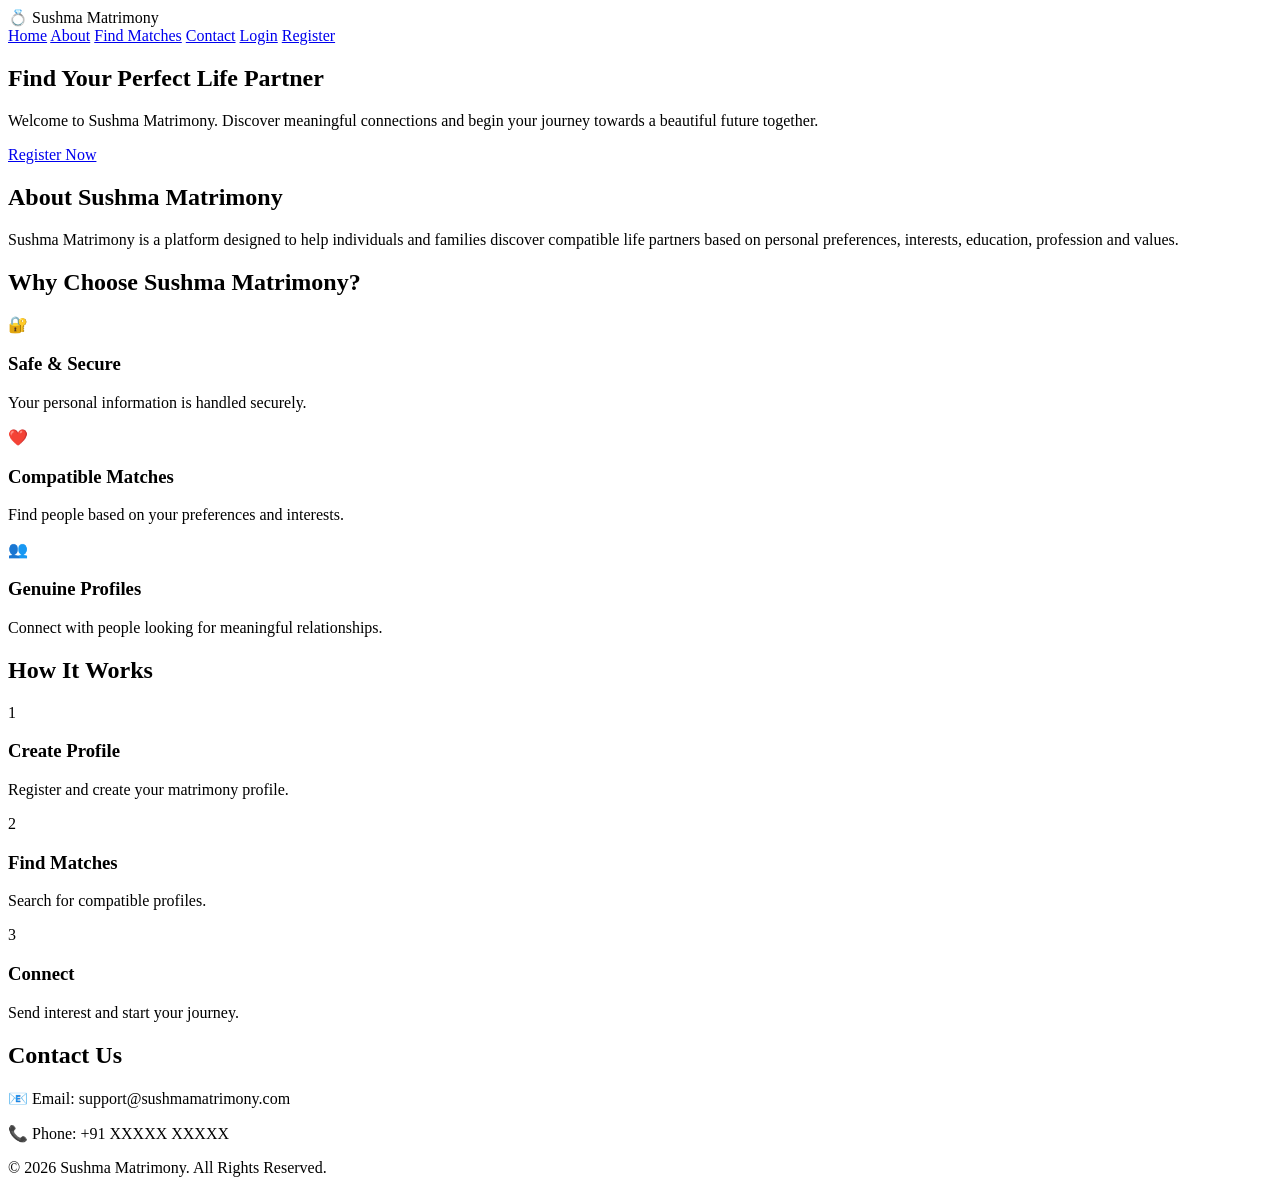
==== index.html @ 6a232357 "Create index.html" ====
<!DOCTYPE html>
<html lang="en">
<head>
    <meta charset="UTF-8">
    <meta name="viewport" content="width=device-width, initial-scale=1.0">

    <title>Sushma Matrimony</title>

    <link rel="stylesheet" href="css/style.css">
</head>

<body>

<header>
    <nav class="navbar">

        <div class="logo">
            💍 Sushma Matrimony
        </div>

        <div class="nav-links">
            <a href="index.html">Home</a>
            <a href="#about">About</a>
            <a href="search.html">Find Matches</a>
            <a href="#contact">Contact</a>
            <a href="login.html" class="login-btn">Login</a>
            <a href="register.html" class="register-btn">Register</a>
        </div>

    </nav>
</header>


<section class="hero">

    <div class="hero-content">

        <h1>Find Your Perfect Life Partner</h1>

        <p>
            Welcome to Sushma Matrimony.
            Discover meaningful connections and begin
            your journey towards a beautiful future together.
        </p>

        <a href="register.html" class="main-btn">
            Register Now
        </a>

    </div>

</section>


<section id="about" class="about">

    <h2>About Sushma Matrimony</h2>

    <p>
        Sushma Matrimony is a platform designed to help
        individuals and families discover compatible life
        partners based on personal preferences, interests,
        education, profession and values.
    </p>

</section>


<section class="features">

    <h2>Why Choose Sushma Matrimony?</h2>

    <div class="feature-container">

        <div class="feature-card">
            <div class="feature-icon">🔐</div>
            <h3>Safe & Secure</h3>
            <p>
                Your personal information is handled
                securely.
            </p>
        </div>

        <div class="feature-card">
            <div class="feature-icon">❤️</div>
            <h3>Compatible Matches</h3>
            <p>
                Find people based on your preferences
                and interests.
            </p>
        </div>

        <div class="feature-card">
            <div class="feature-icon">👥</div>
            <h3>Genuine Profiles</h3>
            <p>
                Connect with people looking for
                meaningful relationships.
            </p>
        </div>

    </div>

</section>


<section class="steps">

    <h2>How It Works</h2>

    <div class="steps-container">

        <div class="step">
            <span>1</span>
            <h3>Create Profile</h3>
            <p>Register and create your matrimony profile.</p>
        </div>

        <div class="step">
            <span>2</span>
            <h3>Find Matches</h3>
            <p>Search for compatible profiles.</p>
        </div>

        <div class="step">
            <span>3</span>
            <h3>Connect</h3>
            <p>Send interest and start your journey.</p>
        </div>

    </div>

</section>


<section id="contact" class="contact">

    <h2>Contact Us</h2>

    <p>📧 Email: support@sushmamatrimony.com</p>

    <p>📞 Phone: +91 XXXXX XXXXX</p>

</section>


<footer>

    <p>
        © 2026 Sushma Matrimony. All Rights Reserved.
    </p>

</footer>

</body>
</html>
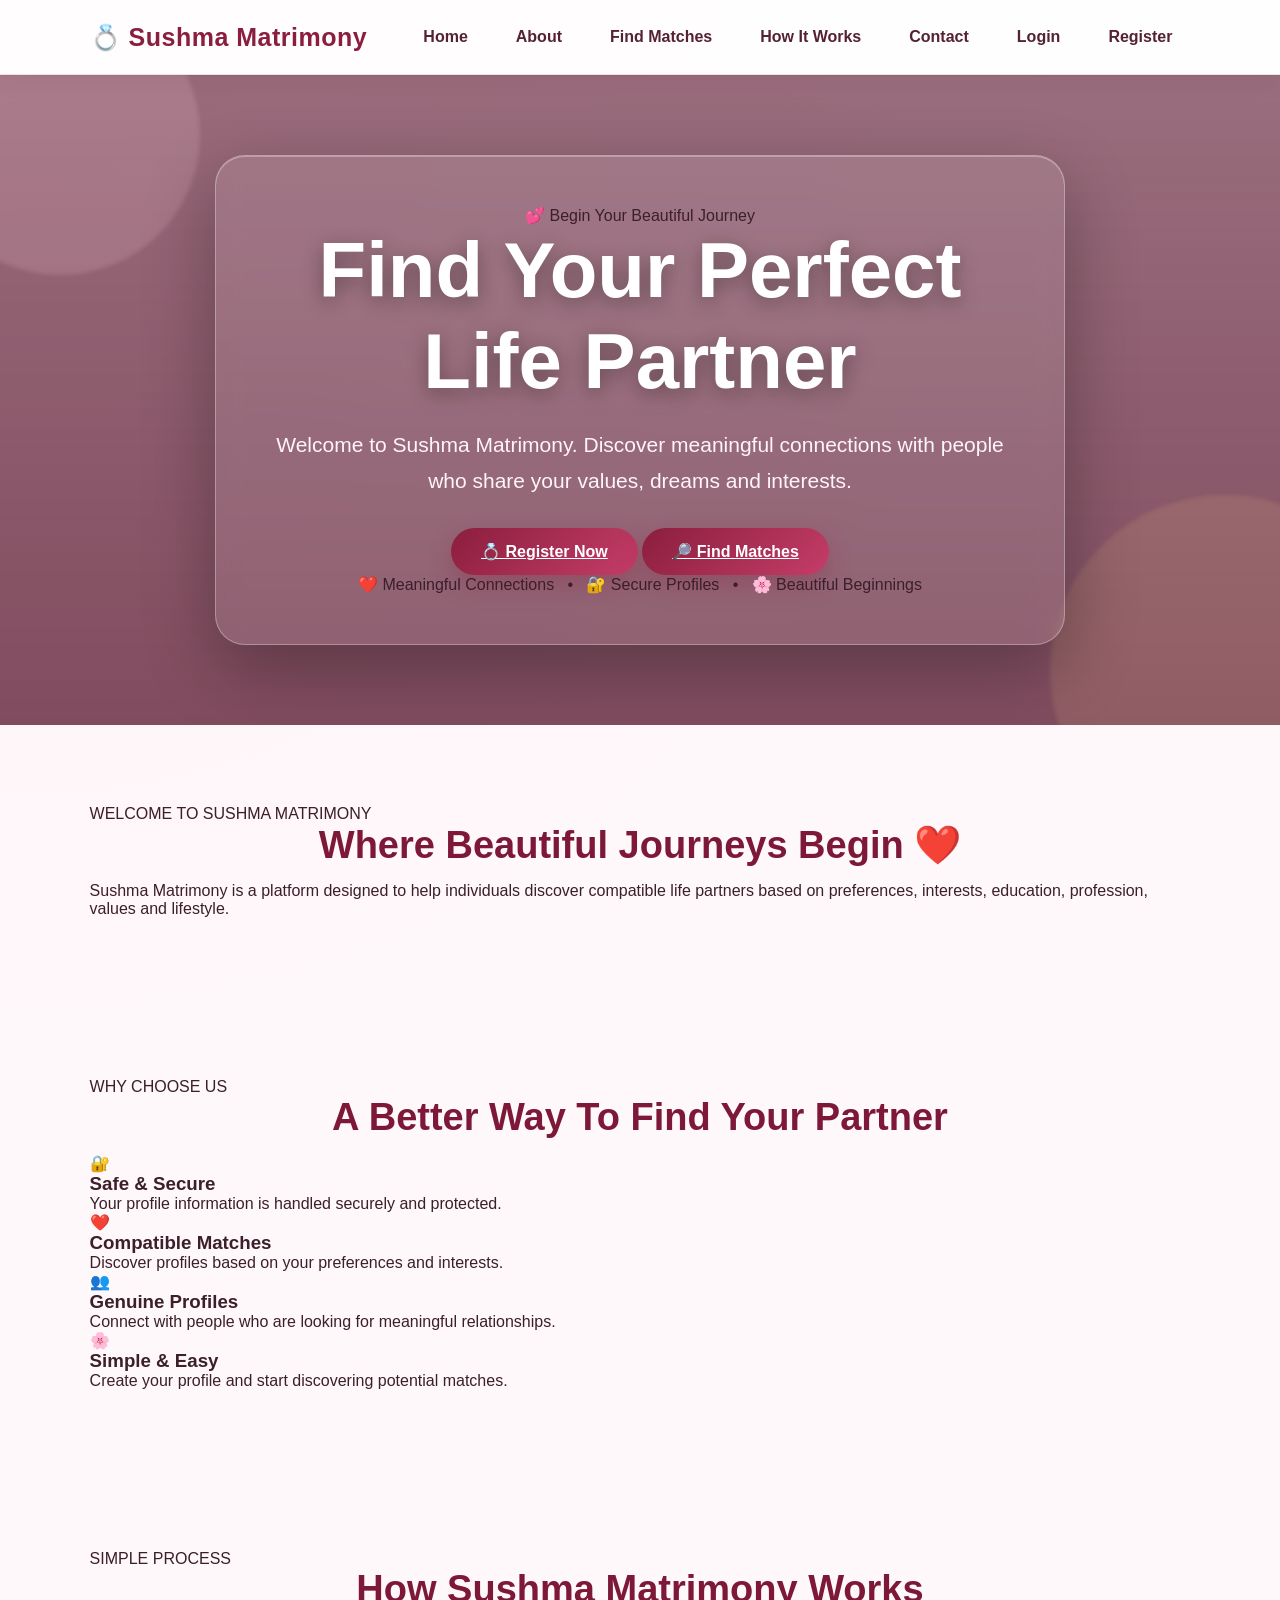
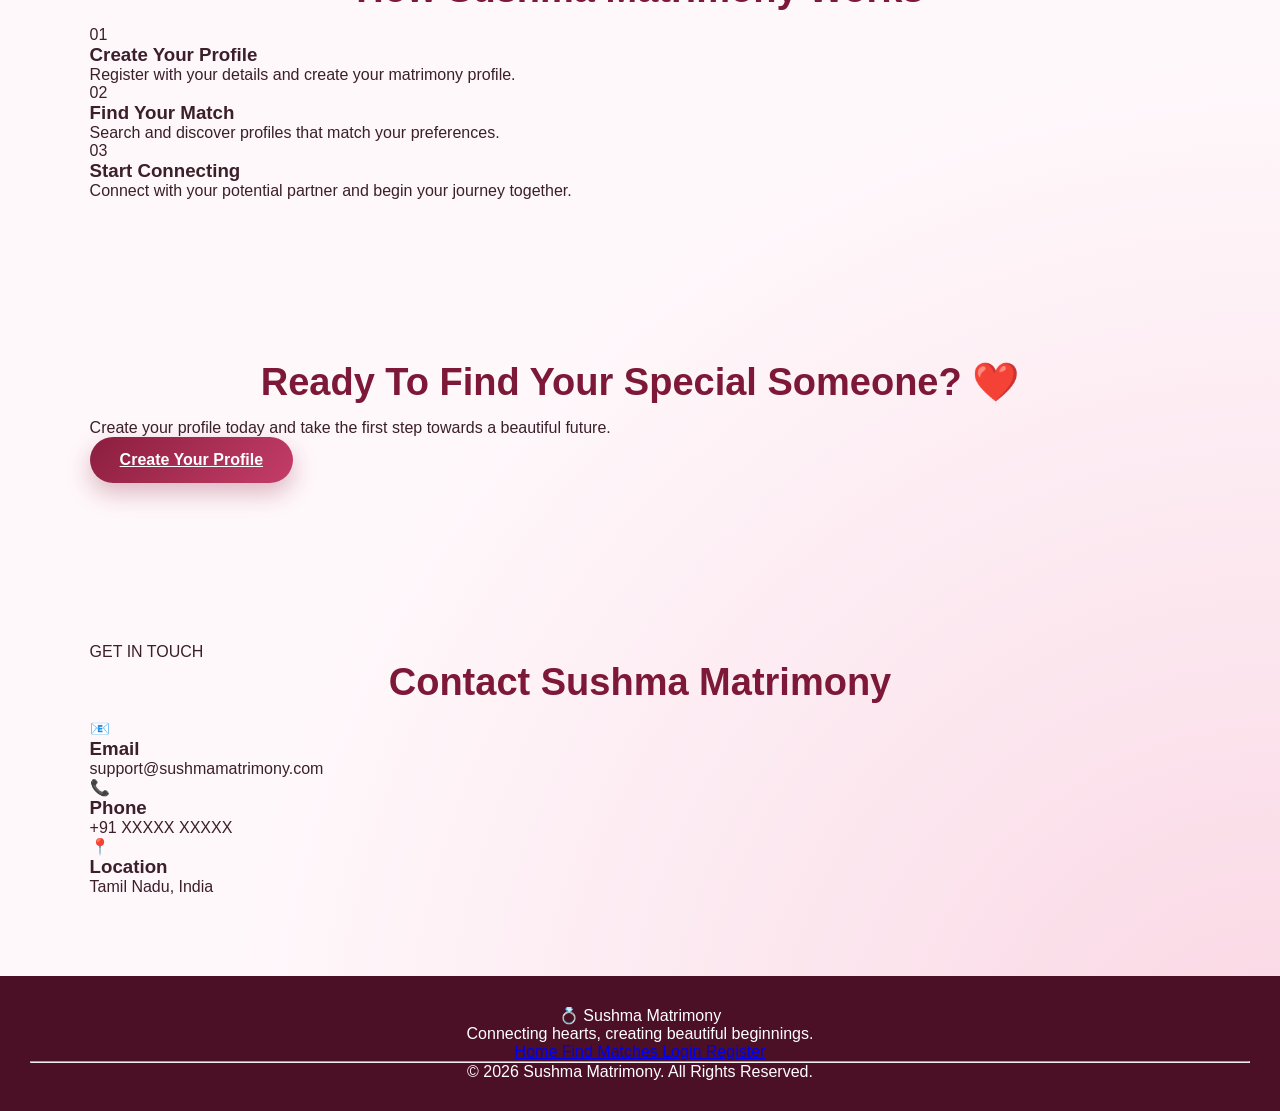
==== commit 0b82e1d2: "Update index.html" ====
--- a/index.html
+++ b/index.html
@@ -1,156 +1,615 @@
 <!DOCTYPE html>
 <html lang="en">
+
 <head>
+
     <meta charset="UTF-8">
-    <meta name="viewport" content="width=device-width, initial-scale=1.0">
-
-    <title>Sushma Matrimony</title>
-
-    <link rel="stylesheet" href="css/style.css">
+
+    <meta name="viewport"
+          content="width=device-width, initial-scale=1.0">
+
+    <title>Sushma Matrimony | Find Your Perfect Life Partner</title>
+
+    <!-- CSS FILE -->
+    <link rel="stylesheet" href="style.css">
+
 </head>
 
+
 <body>
 
+
+<!-- =====================================================
+     NAVIGATION BAR
+===================================================== -->
+
 <header>
+
     <nav class="navbar">
 
         <div class="logo">
             💍 Sushma Matrimony
         </div>
 
+
         <div class="nav-links">
-            <a href="index.html">Home</a>
-            <a href="#about">About</a>
-            <a href="search.html">Find Matches</a>
-            <a href="#contact">Contact</a>
-            <a href="login.html" class="login-btn">Login</a>
-            <a href="register.html" class="register-btn">Register</a>
+
+            <a href="index.html">
+                Home
+            </a>
+
+            <a href="#about">
+                About
+            </a>
+
+            <a href="search.html">
+                Find Matches
+            </a>
+
+            <a href="#how-it-works">
+                How It Works
+            </a>
+
+            <a href="#contact">
+                Contact
+            </a>
+
+            <a href="login.html">
+                Login
+            </a>
+
+            <a href="register.html" class="nav-register">
+                Register
+            </a>
+
         </div>
 
     </nav>
+
 </header>
 
 
+
+<!-- =====================================================
+     HERO SECTION
+===================================================== -->
+
 <section class="hero">
 
     <div class="hero-content">
 
-        <h1>Find Your Perfect Life Partner</h1>
+
+        <div class="hero-badge">
+
+            💕 Begin Your Beautiful Journey
+
+        </div>
+
+
+        <h1>
+
+            Find Your
+
+            <span>
+                Perfect Life Partner
+            </span>
+
+        </h1>
+
 
         <p>
+
             Welcome to Sushma Matrimony.
-            Discover meaningful connections and begin
-            your journey towards a beautiful future together.
+
+            Discover meaningful connections with people
+            who share your values, dreams and interests.
+
         </p>
 
-        <a href="register.html" class="main-btn">
-            Register Now
+
+        <div class="hero-buttons">
+
+            <a href="register.html"
+               class="btn">
+
+                💍 Register Now
+
+            </a>
+
+
+            <a href="search.html"
+               class="btn secondary-btn">
+
+                🔎 Find Matches
+
+            </a>
+
+        </div>
+
+
+        <div class="hero-trust">
+
+            ❤️ Meaningful Connections
+            &nbsp; • &nbsp;
+
+            🔐 Secure Profiles
+            &nbsp; • &nbsp;
+
+            🌸 Beautiful Beginnings
+
+        </div>
+
+
+    </div>
+
+</section>
+
+
+
+<!-- =====================================================
+     ABOUT SECTION
+===================================================== -->
+
+<section class="about" id="about">
+
+
+    <div class="section-heading">
+
+        <span class="small-title">
+            WELCOME TO SUSHMA MATRIMONY
+        </span>
+
+
+        <h2>
+            Where Beautiful Journeys Begin ❤️
+        </h2>
+
+
+        <p>
+
+            Sushma Matrimony is a platform designed to help
+            individuals discover compatible life partners
+            based on preferences, interests, education,
+            profession, values and lifestyle.
+
+        </p>
+
+    </div>
+
+
+</section>
+
+
+
+<!-- =====================================================
+     FEATURES SECTION
+===================================================== -->
+
+<section class="features">
+
+
+    <div class="section-heading">
+
+        <span class="small-title">
+            WHY CHOOSE US
+        </span>
+
+
+        <h2>
+            A Better Way To Find Your Partner
+        </h2>
+
+    </div>
+
+
+
+    <div class="feature-container">
+
+
+        <!-- CARD 1 -->
+
+        <div class="feature-card">
+
+            <div class="feature-icon">
+                🔐
+            </div>
+
+
+            <h3>
+                Safe & Secure
+            </h3>
+
+
+            <p>
+
+                Your profile information is handled
+                securely and protected.
+
+            </p>
+
+        </div>
+
+
+
+        <!-- CARD 2 -->
+
+        <div class="feature-card">
+
+            <div class="feature-icon">
+                ❤️
+            </div>
+
+
+            <h3>
+                Compatible Matches
+            </h3>
+
+
+            <p>
+
+                Discover profiles based on your
+                preferences and interests.
+
+            </p>
+
+        </div>
+
+
+
+        <!-- CARD 3 -->
+
+        <div class="feature-card">
+
+            <div class="feature-icon">
+                👥
+            </div>
+
+
+            <h3>
+                Genuine Profiles
+            </h3>
+
+
+            <p>
+
+                Connect with people who are looking
+                for meaningful relationships.
+
+            </p>
+
+        </div>
+
+
+
+        <!-- CARD 4 -->
+
+        <div class="feature-card">
+
+            <div class="feature-icon">
+                🌸
+            </div>
+
+
+            <h3>
+                Simple & Easy
+            </h3>
+
+
+            <p>
+
+                Create your profile and start
+                discovering potential matches.
+
+            </p>
+
+        </div>
+
+
+    </div>
+
+</section>
+
+
+
+<!-- =====================================================
+     HOW IT WORKS
+===================================================== -->
+
+<section class="steps" id="how-it-works">
+
+
+    <div class="section-heading">
+
+        <span class="small-title">
+            SIMPLE PROCESS
+        </span>
+
+
+        <h2>
+            How Sushma Matrimony Works
+        </h2>
+
+    </div>
+
+
+
+    <div class="steps-container">
+
+
+        <!-- STEP 1 -->
+
+        <div class="step">
+
+            <div class="step-number">
+                01
+            </div>
+
+
+            <h3>
+                Create Your Profile
+            </h3>
+
+
+            <p>
+
+                Register with your details and
+                create your matrimony profile.
+
+            </p>
+
+        </div>
+
+
+
+        <!-- STEP 2 -->
+
+        <div class="step">
+
+            <div class="step-number">
+                02
+            </div>
+
+
+            <h3>
+                Find Your Match
+            </h3>
+
+
+            <p>
+
+                Search and discover profiles that
+                match your preferences.
+
+            </p>
+
+        </div>
+
+
+
+        <!-- STEP 3 -->
+
+        <div class="step">
+
+            <div class="step-number">
+                03
+            </div>
+
+
+            <h3>
+                Start Connecting
+            </h3>
+
+
+            <p>
+
+                Connect with your potential partner
+                and begin your journey together.
+
+            </p>
+
+        </div>
+
+
+    </div>
+
+</section>
+
+
+
+<!-- =====================================================
+     CALL TO ACTION
+===================================================== -->
+
+<section class="cta">
+
+
+    <div class="cta-content">
+
+
+        <h2>
+            Ready To Find Your Special Someone? ❤️
+        </h2>
+
+
+        <p>
+
+            Create your profile today and take the
+            first step towards a beautiful future.
+
+        </p>
+
+
+        <a href="register.html"
+           class="btn cta-button">
+
+            Create Your Profile
+
         </a>
 
+
     </div>
 
 </section>
 
 
-<section id="about" class="about">
-
-    <h2>About Sushma Matrimony</h2>
+
+<!-- =====================================================
+     CONTACT
+===================================================== -->
+
+<section class="contact" id="contact">
+
+
+    <div class="section-heading">
+
+        <span class="small-title">
+            GET IN TOUCH
+        </span>
+
+
+        <h2>
+            Contact Sushma Matrimony
+        </h2>
+
+    </div>
+
+
+
+    <div class="contact-container">
+
+
+        <!-- EMAIL -->
+
+        <div class="contact-card">
+
+            <div class="contact-icon">
+                📧
+            </div>
+
+
+            <h3>
+                Email
+            </h3>
+
+
+            <p>
+                support@sushmamatrimony.com
+            </p>
+
+        </div>
+
+
+
+        <!-- PHONE -->
+
+        <div class="contact-card">
+
+            <div class="contact-icon">
+                📞
+            </div>
+
+
+            <h3>
+                Phone
+            </h3>
+
+
+            <p>
+                +91 XXXXX XXXXX
+            </p>
+
+        </div>
+
+
+
+        <!-- LOCATION -->
+
+        <div class="contact-card">
+
+            <div class="contact-icon">
+                📍
+            </div>
+
+
+            <h3>
+                Location
+            </h3>
+
+
+            <p>
+                Tamil Nadu, India
+            </p>
+
+        </div>
+
+
+    </div>
+
+</section>
+
+
+
+<!-- =====================================================
+     FOOTER
+===================================================== -->
+
+<footer>
+
+
+    <div class="footer-logo">
+
+        💍 Sushma Matrimony
+
+    </div>
+
 
     <p>
-        Sushma Matrimony is a platform designed to help
-        individuals and families discover compatible life
-        partners based on personal preferences, interests,
-        education, profession and values.
+
+        Connecting hearts,
+        creating beautiful beginnings.
+
     </p>
 
-</section>
-
-
-<section class="features">
-
-    <h2>Why Choose Sushma Matrimony?</h2>
-
-    <div class="feature-container">
-
-        <div class="feature-card">
-            <div class="feature-icon">🔐</div>
-            <h3>Safe & Secure</h3>
-            <p>
-                Your personal information is handled
-                securely.
-            </p>
-        </div>
-
-        <div class="feature-card">
-            <div class="feature-icon">❤️</div>
-            <h3>Compatible Matches</h3>
-            <p>
-                Find people based on your preferences
-                and interests.
-            </p>
-        </div>
-
-        <div class="feature-card">
-            <div class="feature-icon">👥</div>
-            <h3>Genuine Profiles</h3>
-            <p>
-                Connect with people looking for
-                meaningful relationships.
-            </p>
-        </div>
-
-    </div>
-
-</section>
-
-
-<section class="steps">
-
-    <h2>How It Works</h2>
-
-    <div class="steps-container">
-
-        <div class="step">
-            <span>1</span>
-            <h3>Create Profile</h3>
-            <p>Register and create your matrimony profile.</p>
-        </div>
-
-        <div class="step">
-            <span>2</span>
-            <h3>Find Matches</h3>
-            <p>Search for compatible profiles.</p>
-        </div>
-
-        <div class="step">
-            <span>3</span>
-            <h3>Connect</h3>
-            <p>Send interest and start your journey.</p>
-        </div>
-
-    </div>
-
-</section>
-
-
-<section id="contact" class="contact">
-
-    <h2>Contact Us</h2>
-
-    <p>📧 Email: support@sushmamatrimony.com</p>
-
-    <p>📞 Phone: +91 XXXXX XXXXX</p>
-
-</section>
-
-
-<footer>
-
-    <p>
-        © 2026 Sushma Matrimony. All Rights Reserved.
+
+
+    <div class="footer-links">
+
+        <a href="index.html">
+            Home
+        </a>
+
+
+        <a href="search.html">
+            Find Matches
+        </a>
+
+
+        <a href="login.html">
+            Login
+        </a>
+
+
+        <a href="register.html">
+            Register
+        </a>
+
+    </div>
+
+
+    <hr>
+
+
+    <p class="copyright">
+
+        © 2026 Sushma Matrimony.
+        All Rights Reserved.
+
     </p>
 
+
 </footer>
 
+
 </body>
+
 </html>
--- a/style.css
+++ b/style.css
@@ -0,0 +1,537 @@
+/* =====================================================
+   SUSHMA MATRIMONY - PREMIUM DESIGN
+   ===================================================== */
+
+* {
+    margin: 0;
+    padding: 0;
+    box-sizing: border-box;
+}
+
+html {
+    scroll-behavior: smooth;
+}
+
+body {
+    font-family: "Segoe UI", Arial, sans-serif;
+    color: #3b1f2b;
+    background:
+        radial-gradient(circle at top left, #fff0f5, transparent 35%),
+        radial-gradient(circle at bottom right, #f9d6e3, transparent 35%),
+        #fff8fb;
+    min-height: 100vh;
+}
+
+
+/* =====================================================
+   NAVBAR
+   ===================================================== */
+
+.navbar {
+    width: 100%;
+    padding: 18px 7%;
+    display: flex;
+    justify-content: space-between;
+    align-items: center;
+
+    background: rgba(255, 255, 255, 0.82);
+    backdrop-filter: blur(15px);
+
+    border-bottom: 1px solid rgba(139, 30, 63, 0.12);
+
+    position: sticky;
+    top: 0;
+    z-index: 1000;
+
+    box-shadow: 0 5px 25px rgba(92, 25, 49, 0.08);
+}
+
+.logo {
+    font-size: 25px;
+    font-weight: 800;
+    color: #8b1e3f;
+    letter-spacing: 0.5px;
+}
+
+.nav-links {
+    display: flex;
+    gap: 12px;
+    align-items: center;
+}
+
+.nav-links a {
+    text-decoration: none;
+    color: #542235;
+    font-weight: 600;
+    padding: 10px 18px;
+    border-radius: 25px;
+    transition: 0.3s;
+}
+
+.nav-links a:hover {
+    background: #8b1e3f;
+    color: white;
+    transform: translateY(-2px);
+}
+
+
+/* =====================================================
+   HERO
+   ===================================================== */
+
+.hero {
+    min-height: 650px;
+
+    display: flex;
+    align-items: center;
+    justify-content: center;
+
+    text-align: center;
+
+    padding: 80px 20px;
+
+    position: relative;
+    overflow: hidden;
+
+    background:
+        linear-gradient(
+            rgba(80, 10, 35, 0.58),
+            rgba(80, 10, 35, 0.72)
+        ),
+        url("https://images.unsplash.com/photo-1519741497674-611481863552?auto=format&fit=crop&w=1800&q=85");
+
+    background-size: cover;
+    background-position: center;
+}
+
+
+/* decorative circles */
+
+.hero::before,
+.hero::after {
+    content: "";
+    position: absolute;
+    border-radius: 50%;
+    filter: blur(2px);
+}
+
+.hero::before {
+    width: 280px;
+    height: 280px;
+    background: rgba(255, 210, 225, 0.16);
+    top: -80px;
+    left: -80px;
+}
+
+.hero::after {
+    width: 350px;
+    height: 350px;
+    background: rgba(255, 215, 130, 0.12);
+    right: -120px;
+    bottom: -120px;
+}
+
+.hero-content {
+    position: relative;
+    z-index: 2;
+    max-width: 850px;
+
+    padding: 50px;
+
+    border: 1px solid rgba(255, 255, 255, 0.3);
+
+    background: rgba(255, 255, 255, 0.10);
+
+    backdrop-filter: blur(12px);
+
+    border-radius: 30px;
+
+    box-shadow:
+        0 25px 70px rgba(0, 0, 0, 0.30),
+        inset 0 1px 0 rgba(255, 255, 255, 0.3);
+
+    animation: heroFloat 4s ease-in-out infinite;
+}
+
+.hero-content h1 {
+    font-size: clamp(42px, 7vw, 78px);
+    color: white;
+    margin-bottom: 20px;
+
+    text-shadow:
+        0 5px 20px rgba(0, 0, 0, 0.35);
+}
+
+.hero-content p {
+    color: #fff4f7;
+    font-size: 21px;
+    line-height: 1.7;
+    margin-bottom: 30px;
+}
+
+
+/* =====================================================
+   BUTTONS
+   ===================================================== */
+
+button,
+.btn {
+    display: inline-block;
+
+    border: none;
+    cursor: pointer;
+
+    padding: 14px 30px;
+
+    border-radius: 30px;
+
+    font-size: 16px;
+    font-weight: 700;
+
+    color: white;
+
+    background: linear-gradient(
+        135deg,
+        #8b1e3f,
+        #c43d68
+    );
+
+    box-shadow:
+        0 10px 25px rgba(139, 30, 63, 0.30);
+
+    transition: 0.35s;
+}
+
+button:hover,
+.btn:hover {
+    transform:
+        translateY(-5px)
+        scale(1.03);
+
+    box-shadow:
+        0 18px 35px rgba(139, 30, 63, 0.40);
+}
+
+
+/* =====================================================
+   SECTION
+   ===================================================== */
+
+section {
+    padding: 80px 7%;
+}
+
+section h2 {
+    text-align: center;
+    font-size: 38px;
+    color: #7d1838;
+    margin-bottom: 15px;
+}
+
+section > p {
+    text-align: center;
+    color: #765967;
+}
+
+
+/* =====================================================
+   PROFILE CARDS
+   ===================================================== */
+
+.profile-container,
+.profiles,
+.cards {
+    display: grid;
+
+    grid-template-columns:
+        repeat(auto-fit, minmax(240px, 1fr));
+
+    gap: 30px;
+
+    max-width: 1200px;
+
+    margin: 45px auto;
+}
+
+.profile-card,
+.card {
+    background: rgba(255, 255, 255, 0.85);
+
+    border-radius: 25px;
+
+    padding: 25px;
+
+    border: 1px solid rgba(139, 30, 63, 0.12);
+
+    box-shadow:
+        0 15px 40px rgba(95, 30, 55, 0.10);
+
+    transition: 0.4s;
+
+    transform-style: preserve-3d;
+}
+
+.profile-card:hover,
+.card:hover {
+    transform:
+        translateY(-12px)
+        rotateX(3deg)
+        rotateY(-3deg);
+
+    box-shadow:
+        0 25px 55px rgba(95, 30, 55, 0.20);
+}
+
+.profile-card img,
+.card img {
+    width: 100%;
+    height: 270px;
+
+    object-fit: cover;
+
+    border-radius: 20px;
+
+    margin-bottom: 18px;
+}
+
+.profile-card h3,
+.card h3 {
+    color: #8b1e3f;
+    margin-bottom: 8px;
+}
+
+
+/* =====================================================
+   REGISTRATION / LOGIN
+   ===================================================== */
+
+.registration,
+.login-section {
+    min-height: calc(100vh - 80px);
+
+    display: flex;
+    justify-content: center;
+    align-items: center;
+
+    padding: 60px 20px;
+
+    background:
+        radial-gradient(
+            circle at 20% 20%,
+            #ffe1eb,
+            transparent 35%
+        ),
+        radial-gradient(
+            circle at 80% 80%,
+            #f8d5df,
+            transparent 35%
+        );
+}
+
+.registration-box,
+.login-box {
+    width: 100%;
+    max-width: 650px;
+
+    padding: 45px;
+
+    background: rgba(255, 255, 255, 0.82);
+
+    backdrop-filter: blur(18px);
+
+    border-radius: 30px;
+
+    border: 1px solid rgba(255, 255, 255, 0.7);
+
+    box-shadow:
+        0 25px 70px rgba(95, 30, 55, 0.18);
+
+    animation: boxAppear 0.8s ease;
+}
+
+.registration-box h1,
+.login-box h1 {
+    text-align: center;
+
+    color: #8b1e3f;
+
+    font-size: 36px;
+
+    margin-bottom: 10px;
+}
+
+.registration-box > p,
+.login-box > p {
+    text-align: center;
+    color: #765967;
+    margin-bottom: 30px;
+}
+
+
+/* =====================================================
+   FORM
+   ===================================================== */
+
+form {
+    display: flex;
+    flex-direction: column;
+    gap: 10px;
+}
+
+label {
+    font-weight: 700;
+    color: #542235;
+    margin-top: 8px;
+}
+
+input,
+select,
+textarea {
+    width: 100%;
+
+    padding: 14px 16px;
+
+    border: 1px solid #e5b9c7;
+
+    border-radius: 14px;
+
+    background: rgba(255, 255, 255, 0.9);
+
+    color: #3b1f2b;
+
+    font-size: 15px;
+
+    outline: none;
+
+    transition: 0.3s;
+}
+
+input:focus,
+select:focus,
+textarea:focus {
+    border-color: #a52b52;
+
+    box-shadow:
+        0 0 0 4px rgba(165, 43, 82, 0.10);
+
+    transform: translateY(-2px);
+}
+
+textarea {
+    resize: vertical;
+}
+
+
+/* =====================================================
+   LOGIN TEXT
+   ===================================================== */
+
+.login-text {
+    margin-top: 25px;
+    text-align: center;
+}
+
+.login-text a {
+    color: #8b1e3f;
+    font-weight: 700;
+    text-decoration: none;
+}
+
+.login-text a:hover {
+    text-decoration: underline;
+}
+
+
+/* =====================================================
+   FOOTER
+   ===================================================== */
+
+footer {
+    text-align: center;
+
+    padding: 30px;
+
+    background: #4b1025;
+
+    color: white;
+}
+
+
+/* =====================================================
+   ANIMATIONS
+   ===================================================== */
+
+@keyframes heroFloat {
+
+    0%,
+    100% {
+        transform: translateY(0);
+    }
+
+    50% {
+        transform: translateY(-10px);
+    }
+}
+
+@keyframes boxAppear {
+
+    from {
+        opacity: 0;
+        transform: translateY(30px) scale(0.97);
+    }
+
+    to {
+        opacity: 1;
+        transform: translateY(0) scale(1);
+    }
+}
+
+
+/* =====================================================
+   MOBILE
+   ===================================================== */
+
+@media (max-width: 700px) {
+
+    .navbar {
+        padding: 15px 5%;
+        flex-direction: column;
+        gap: 12px;
+    }
+
+    .logo {
+        font-size: 21px;
+    }
+
+    .nav-links {
+        flex-wrap: wrap;
+        justify-content: center;
+    }
+
+    .hero {
+        min-height: 560px;
+        padding: 30px 15px;
+    }
+
+    .hero-content {
+        padding: 30px 20px;
+    }
+
+    .hero-content p {
+        font-size: 17px;
+    }
+
+    section {
+        padding: 60px 5%;
+    }
+
+    .registration-box,
+    .login-box {
+        padding: 28px 20px;
+    }
+
+    .registration-box h1,
+    .login-box h1 {
+        font-size: 28px;
+    }
+}
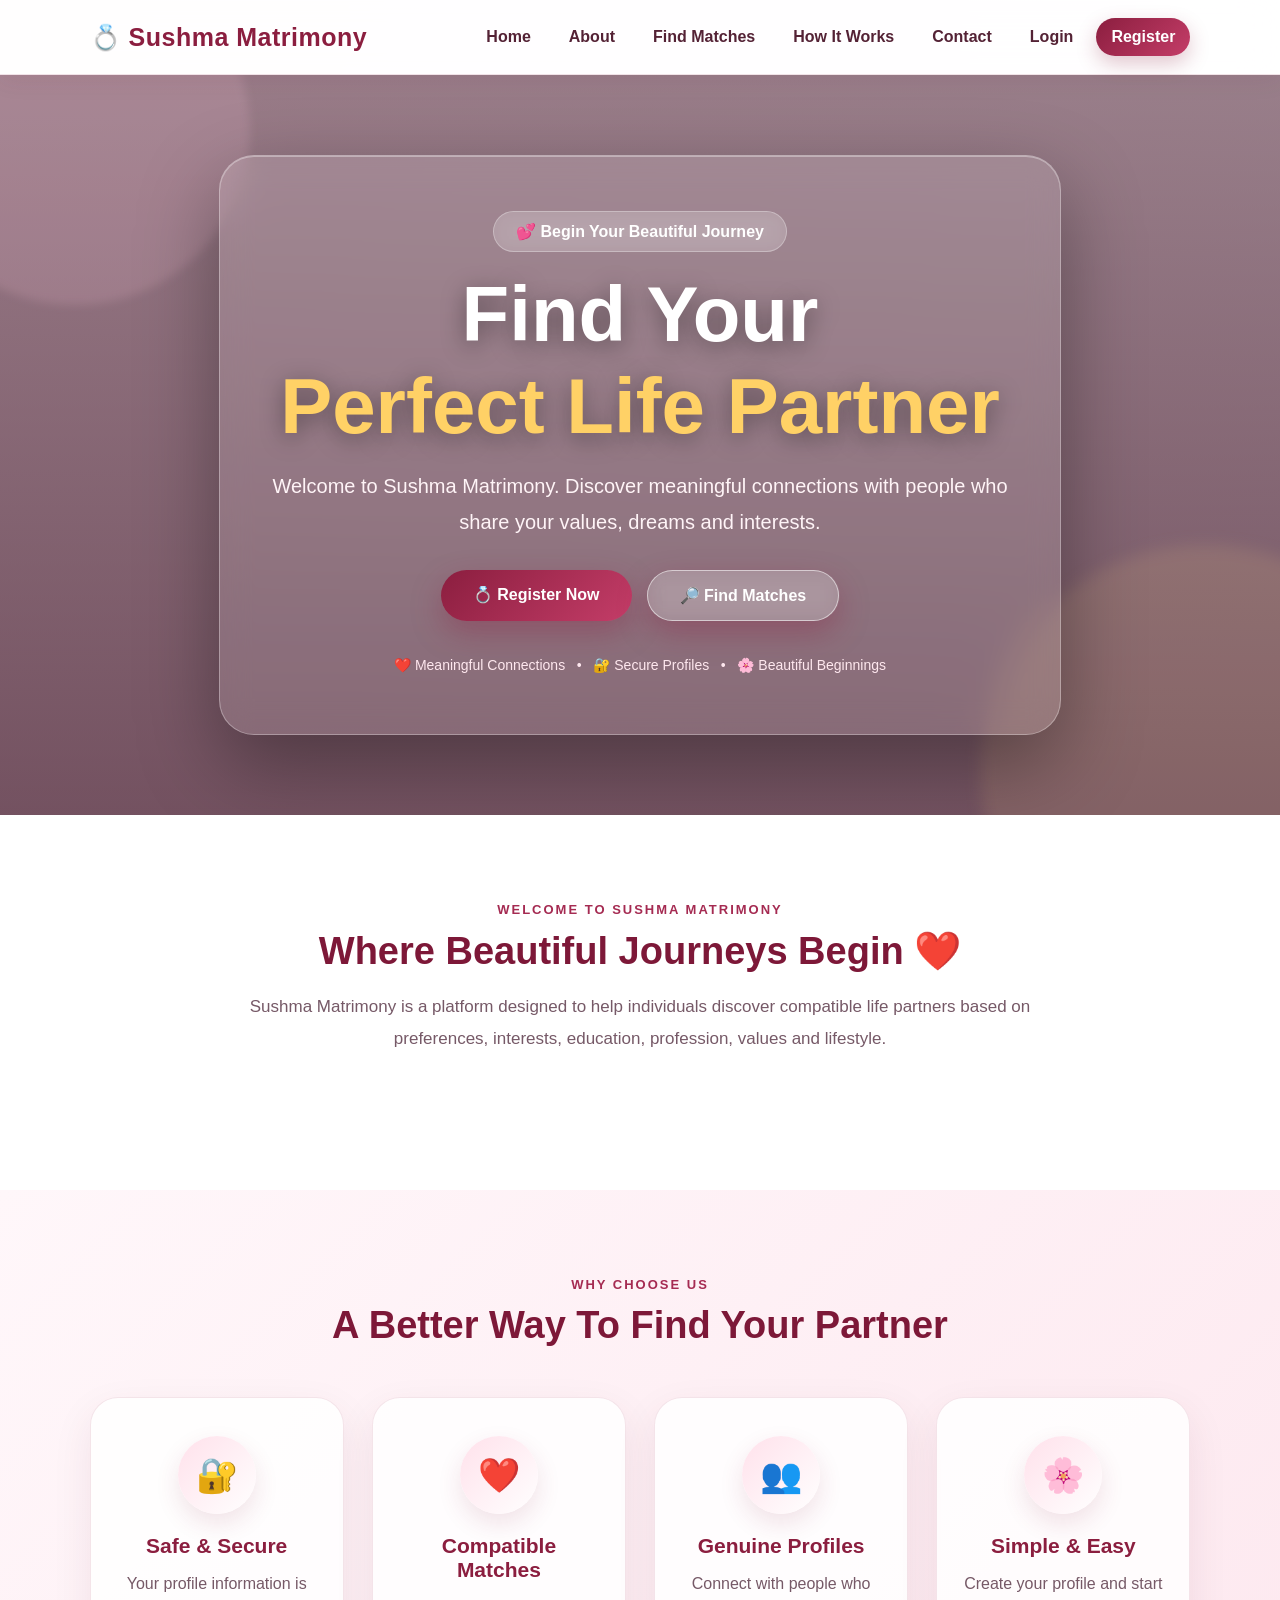
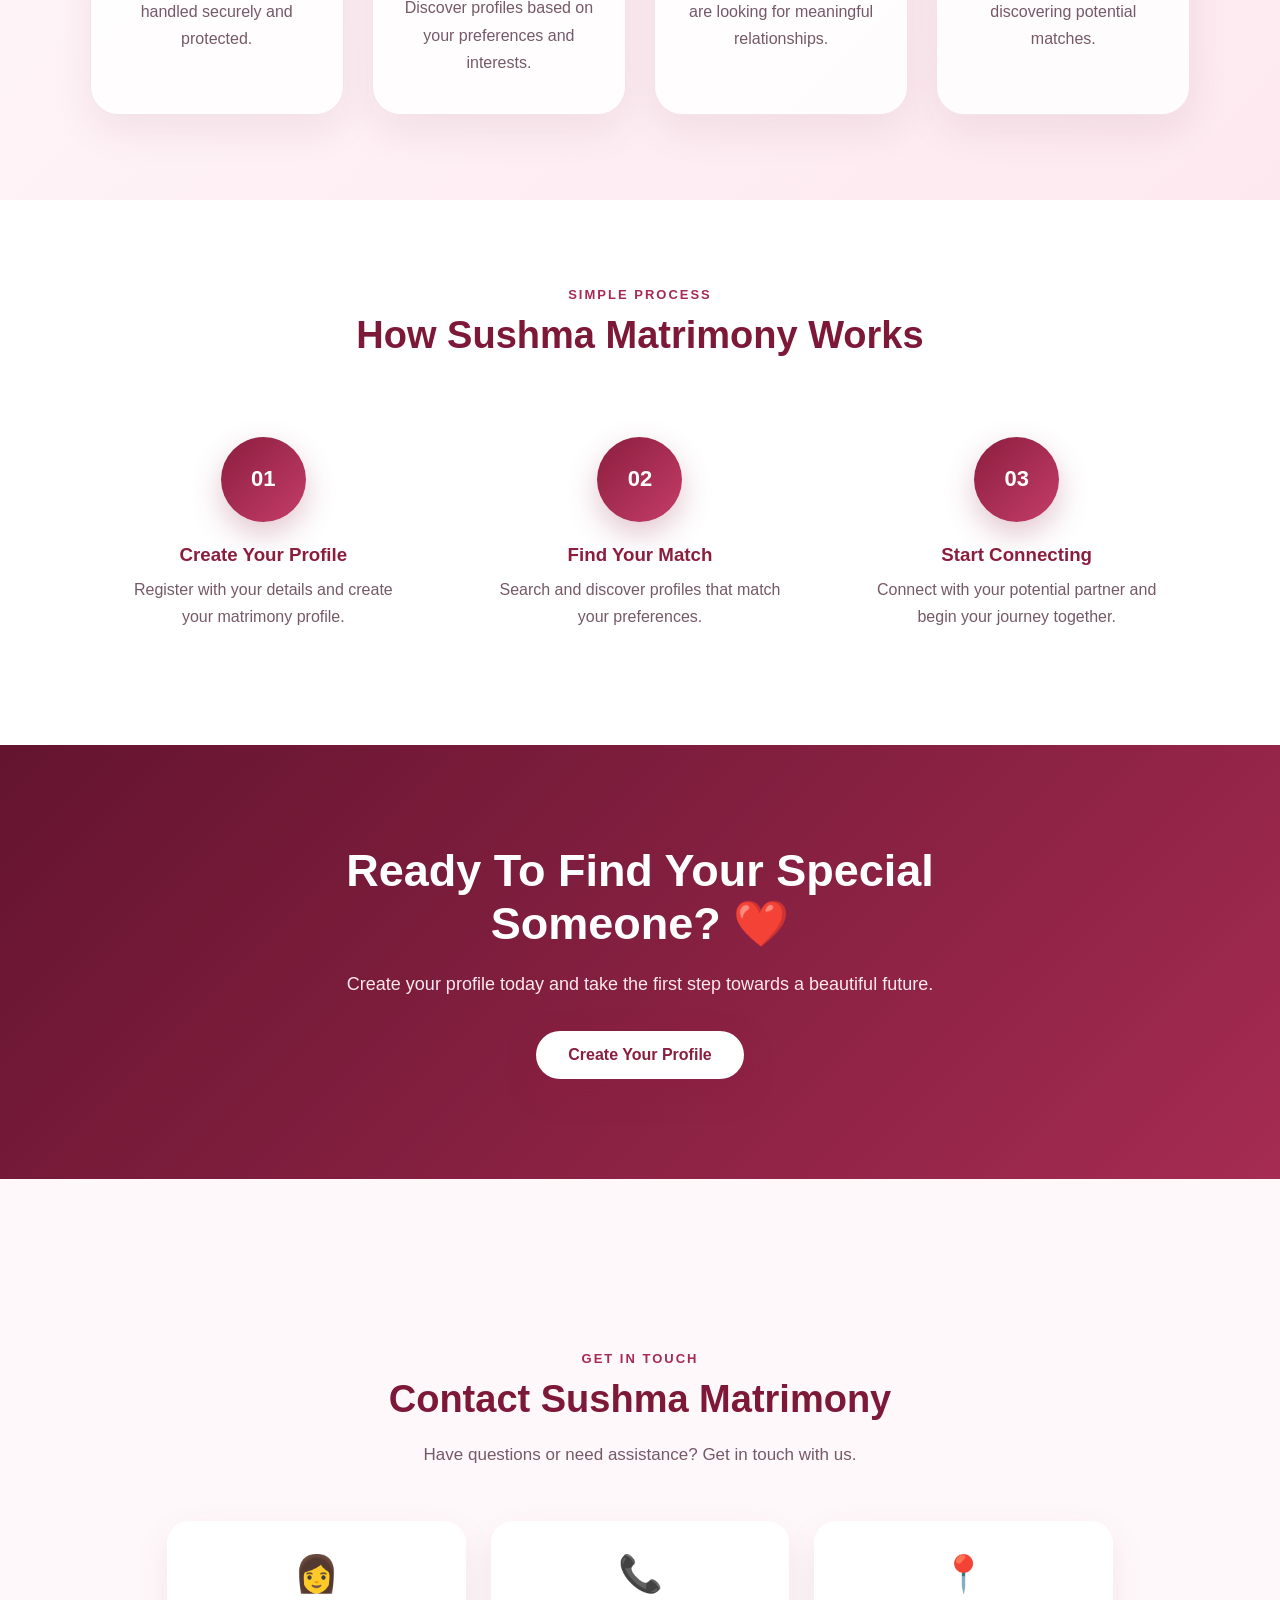
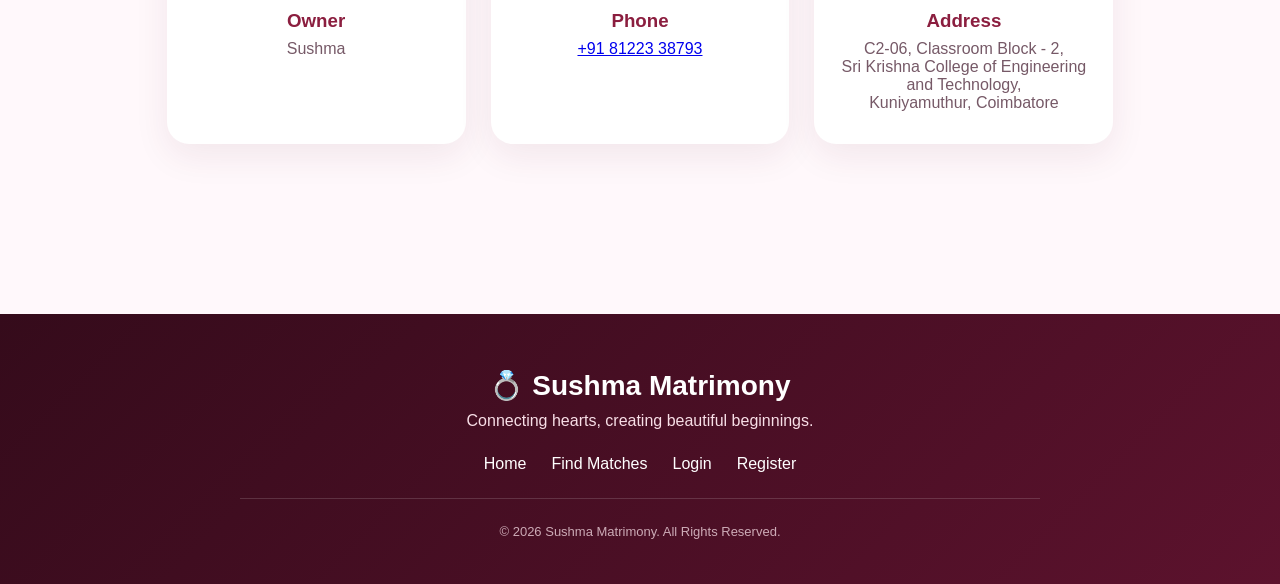
==== commit 3e9b7727: "Update index.html" ====
--- a/index.html
+++ b/index.html
@@ -460,44 +460,44 @@
 <section class="contact" id="contact">
 
 
+    <section class="contact" id="contact">
+
     <div class="section-heading">
 
         <span class="small-title">
             GET IN TOUCH
         </span>
 
-
         <h2>
             Contact Sushma Matrimony
         </h2>
 
-    </div>
-
-
+        <p>
+            Have questions or need assistance?
+            Get in touch with us.
+        </p>
+
+    </div>
 
     <div class="contact-container">
 
-
-        <!-- EMAIL -->
+        <!-- OWNER -->
 
         <div class="contact-card">
 
             <div class="contact-icon">
-                📧
-            </div>
-
-
-            <h3>
-                Email
-            </h3>
-
-
-            <p>
-                support@sushmamatrimony.com
-            </p>
-
-        </div>
-
+                👩
+            </div>
+
+            <h3>
+                Owner
+            </h3>
+
+            <p>
+                Sushma
+            </p>
+
+        </div>
 
 
         <!-- PHONE -->
@@ -508,21 +508,20 @@
                 📞
             </div>
 
-
             <h3>
                 Phone
             </h3>
 
-
-            <p>
-                +91 XXXXX XXXXX
-            </p>
-
-        </div>
-
-
-
-        <!-- LOCATION -->
+            <p>
+                <a href="tel:8122338793">
+                    +91 81223 38793
+                </a>
+            </p>
+
+        </div>
+
+
+        <!-- ADDRESS -->
 
         <div class="contact-card">
 
@@ -530,21 +529,22 @@
                 📍
             </div>
 
-
-            <h3>
-                Location
-            </h3>
-
-
-            <p>
-                Tamil Nadu, India
-            </p>
-
-        </div>
-
-
-    </div>
-
+            <h3>
+                Address
+            </h3>
+
+            <p>
+                C2-06, Classroom Block - 2,<br>
+                Sri Krishna College of Engineering
+                and Technology,<br>
+                Kuniyamuthur, Coimbatore
+            </p>
+
+        </div>
+
+    </div>
+
+    </section>
 </section>
 
 
--- a/style.css
+++ b/style.css
@@ -1,6 +1,12 @@
 /* =====================================================
-   SUSHMA MATRIMONY - PREMIUM DESIGN
-   ===================================================== */
+   SUSHMA MATRIMONY
+   PREMIUM MATRIMONY WEBSITE
+===================================================== */
+
+
+/* =====================================================
+   BASIC RESET
+===================================================== */
 
 * {
     margin: 0;
@@ -8,530 +14,1212 @@
     box-sizing: border-box;
 }
 
+
 html {
     scroll-behavior: smooth;
 }
 
+
 body {
-    font-family: "Segoe UI", Arial, sans-serif;
+
+    font-family:
+        "Segoe UI",
+        Arial,
+        sans-serif;
+
     color: #3b1f2b;
-    background:
-        radial-gradient(circle at top left, #fff0f5, transparent 35%),
-        radial-gradient(circle at bottom right, #f9d6e3, transparent 35%),
-        #fff8fb;
-    min-height: 100vh;
-}
-
-
-/* =====================================================
-   NAVBAR
-   ===================================================== */
-
-.navbar {
-    width: 100%;
-    padding: 18px 7%;
-    display: flex;
-    justify-content: space-between;
-    align-items: center;
-
-    background: rgba(255, 255, 255, 0.82);
-    backdrop-filter: blur(15px);
-
-    border-bottom: 1px solid rgba(139, 30, 63, 0.12);
-
-    position: sticky;
-    top: 0;
-    z-index: 1000;
-
-    box-shadow: 0 5px 25px rgba(92, 25, 49, 0.08);
-}
-
-.logo {
-    font-size: 25px;
-    font-weight: 800;
-    color: #8b1e3f;
-    letter-spacing: 0.5px;
-}
-
-.nav-links {
-    display: flex;
-    gap: 12px;
-    align-items: center;
-}
-
-.nav-links a {
-    text-decoration: none;
-    color: #542235;
-    font-weight: 600;
-    padding: 10px 18px;
-    border-radius: 25px;
-    transition: 0.3s;
-}
-
-.nav-links a:hover {
-    background: #8b1e3f;
-    color: white;
-    transform: translateY(-2px);
-}
-
-
-/* =====================================================
-   HERO
-   ===================================================== */
-
-.hero {
-    min-height: 650px;
-
-    display: flex;
-    align-items: center;
-    justify-content: center;
-
-    text-align: center;
-
-    padding: 80px 20px;
-
-    position: relative;
-    overflow: hidden;
-
-    background:
-        linear-gradient(
-            rgba(80, 10, 35, 0.58),
-            rgba(80, 10, 35, 0.72)
-        ),
-        url("https://images.unsplash.com/photo-1519741497674-611481863552?auto=format&fit=crop&w=1800&q=85");
-
-    background-size: cover;
-    background-position: center;
-}
-
-
-/* decorative circles */
-
-.hero::before,
-.hero::after {
-    content: "";
-    position: absolute;
-    border-radius: 50%;
-    filter: blur(2px);
-}
-
-.hero::before {
-    width: 280px;
-    height: 280px;
-    background: rgba(255, 210, 225, 0.16);
-    top: -80px;
-    left: -80px;
-}
-
-.hero::after {
-    width: 350px;
-    height: 350px;
-    background: rgba(255, 215, 130, 0.12);
-    right: -120px;
-    bottom: -120px;
-}
-
-.hero-content {
-    position: relative;
-    z-index: 2;
-    max-width: 850px;
-
-    padding: 50px;
-
-    border: 1px solid rgba(255, 255, 255, 0.3);
-
-    background: rgba(255, 255, 255, 0.10);
-
-    backdrop-filter: blur(12px);
-
-    border-radius: 30px;
-
-    box-shadow:
-        0 25px 70px rgba(0, 0, 0, 0.30),
-        inset 0 1px 0 rgba(255, 255, 255, 0.3);
-
-    animation: heroFloat 4s ease-in-out infinite;
-}
-
-.hero-content h1 {
-    font-size: clamp(42px, 7vw, 78px);
-    color: white;
-    margin-bottom: 20px;
-
-    text-shadow:
-        0 5px 20px rgba(0, 0, 0, 0.35);
-}
-
-.hero-content p {
-    color: #fff4f7;
-    font-size: 21px;
-    line-height: 1.7;
-    margin-bottom: 30px;
-}
-
-
-/* =====================================================
-   BUTTONS
-   ===================================================== */
-
-button,
-.btn {
-    display: inline-block;
-
-    border: none;
-    cursor: pointer;
-
-    padding: 14px 30px;
-
-    border-radius: 30px;
-
-    font-size: 16px;
-    font-weight: 700;
-
-    color: white;
-
-    background: linear-gradient(
-        135deg,
-        #8b1e3f,
-        #c43d68
-    );
-
-    box-shadow:
-        0 10px 25px rgba(139, 30, 63, 0.30);
-
-    transition: 0.35s;
-}
-
-button:hover,
-.btn:hover {
-    transform:
-        translateY(-5px)
-        scale(1.03);
-
-    box-shadow:
-        0 18px 35px rgba(139, 30, 63, 0.40);
-}
-
-
-/* =====================================================
-   SECTION
-   ===================================================== */
-
-section {
-    padding: 80px 7%;
-}
-
-section h2 {
-    text-align: center;
-    font-size: 38px;
-    color: #7d1838;
-    margin-bottom: 15px;
-}
-
-section > p {
-    text-align: center;
-    color: #765967;
-}
-
-
-/* =====================================================
-   PROFILE CARDS
-   ===================================================== */
-
-.profile-container,
-.profiles,
-.cards {
-    display: grid;
-
-    grid-template-columns:
-        repeat(auto-fit, minmax(240px, 1fr));
-
-    gap: 30px;
-
-    max-width: 1200px;
-
-    margin: 45px auto;
-}
-
-.profile-card,
-.card {
-    background: rgba(255, 255, 255, 0.85);
-
-    border-radius: 25px;
-
-    padding: 25px;
-
-    border: 1px solid rgba(139, 30, 63, 0.12);
-
-    box-shadow:
-        0 15px 40px rgba(95, 30, 55, 0.10);
-
-    transition: 0.4s;
-
-    transform-style: preserve-3d;
-}
-
-.profile-card:hover,
-.card:hover {
-    transform:
-        translateY(-12px)
-        rotateX(3deg)
-        rotateY(-3deg);
-
-    box-shadow:
-        0 25px 55px rgba(95, 30, 55, 0.20);
-}
-
-.profile-card img,
-.card img {
-    width: 100%;
-    height: 270px;
-
-    object-fit: cover;
-
-    border-radius: 20px;
-
-    margin-bottom: 18px;
-}
-
-.profile-card h3,
-.card h3 {
-    color: #8b1e3f;
-    margin-bottom: 8px;
-}
-
-
-/* =====================================================
-   REGISTRATION / LOGIN
-   ===================================================== */
-
-.registration,
-.login-section {
-    min-height: calc(100vh - 80px);
-
-    display: flex;
-    justify-content: center;
-    align-items: center;
-
-    padding: 60px 20px;
 
     background:
         radial-gradient(
-            circle at 20% 20%,
-            #ffe1eb,
+            circle at top left,
+            #fff0f5,
             transparent 35%
         ),
+
         radial-gradient(
-            circle at 80% 80%,
-            #f8d5df,
+            circle at bottom right,
+            #f9d6e3,
             transparent 35%
+        ),
+
+        #fff8fb;
+
+    min-height: 100vh;
+
+}
+
+
+/* =====================================================
+   NAVBAR
+===================================================== */
+
+.navbar {
+
+    width: 100%;
+
+    padding: 18px 7%;
+
+    display: flex;
+
+    justify-content: space-between;
+
+    align-items: center;
+
+    background:
+        rgba(255,255,255,0.90);
+
+    backdrop-filter: blur(18px);
+
+    border-bottom:
+        1px solid rgba(139,30,63,0.12);
+
+    position: sticky;
+
+    top: 0;
+
+    z-index: 1000;
+
+    box-shadow:
+        0 5px 25px rgba(92,25,49,0.08);
+
+}
+
+
+.logo {
+
+    font-size: 25px;
+
+    font-weight: 800;
+
+    color: #8b1e3f;
+
+    letter-spacing: 0.5px;
+
+}
+
+
+.nav-links {
+
+    display: flex;
+
+    gap: 8px;
+
+    align-items: center;
+
+    flex-wrap: wrap;
+
+}
+
+
+.nav-links a {
+
+    text-decoration: none;
+
+    color: #542235;
+
+    font-weight: 600;
+
+    padding: 10px 15px;
+
+    border-radius: 25px;
+
+    transition: 0.3s;
+
+}
+
+
+.nav-links a:hover {
+
+    background: #8b1e3f;
+
+    color: white;
+
+    transform:
+        translateY(-2px);
+
+}
+
+
+.nav-register {
+
+    background:
+        linear-gradient(
+            135deg,
+            #8b1e3f,
+            #c43d68
+        ) !important;
+
+    color: white !important;
+
+    box-shadow:
+        0 8px 20px
+        rgba(139,30,63,0.25);
+
+}
+
+
+/* =====================================================
+   HERO SECTION
+===================================================== */
+
+.hero {
+
+    min-height: 700px;
+
+    display: flex;
+
+    align-items: center;
+
+    justify-content: center;
+
+    text-align: center;
+
+    padding: 80px 20px;
+
+    position: relative;
+
+    overflow: hidden;
+
+
+    /*
+       ONLINE IMAGE
+
+       No image folder required.
+       No image upload required.
+    */
+
+    background:
+
+        linear-gradient(
+            rgba(50, 5, 25, 0.48),
+            rgba(50, 5, 25, 0.70)
+        ),
+
+        url(
+            "https://images.unsplash.com/photo-1519741497674-611481863552?auto=format&fit=crop&w=2000&q=90"
         );
-}
-
-.registration-box,
-.login-box {
-    width: 100%;
-    max-width: 650px;
-
-    padding: 45px;
-
-    background: rgba(255, 255, 255, 0.82);
-
-    backdrop-filter: blur(18px);
+
+    background-size: cover;
+
+    background-position: center;
+
+    background-attachment: fixed;
+
+}
+
+
+/* Decorative glow */
+
+.hero::before {
+
+    content: "";
+
+    position: absolute;
+
+    width: 350px;
+
+    height: 350px;
+
+    border-radius: 50%;
+
+    background:
+        rgba(255,200,220,0.15);
+
+    top: -120px;
+
+    left: -100px;
+
+    filter: blur(5px);
+
+}
+
+
+.hero::after {
+
+    content: "";
+
+    position: absolute;
+
+    width: 450px;
+
+    height: 450px;
+
+    border-radius: 50%;
+
+    background:
+        rgba(255,215,130,0.12);
+
+    right: -150px;
+
+    bottom: -180px;
+
+    filter: blur(8px);
+
+}
+
+
+/* =====================================================
+   HERO CONTENT
+===================================================== */
+
+.hero-content {
+
+    position: relative;
+
+    z-index: 2;
+
+    max-width: 900px;
+
+    padding: 55px 45px;
+
+    background:
+        rgba(255,255,255,0.12);
+
+    backdrop-filter: blur(15px);
+
+    border:
+        1px solid
+        rgba(255,255,255,0.30);
+
+    border-radius: 35px;
+
+    box-shadow:
+
+        0 30px 80px
+        rgba(0,0,0,0.35),
+
+        inset 0 1px 0
+        rgba(255,255,255,0.35);
+
+    animation:
+        heroFloat 5s ease-in-out infinite;
+
+}
+
+
+.hero-badge {
+
+    display: inline-block;
+
+    padding: 10px 22px;
+
+    margin-bottom: 22px;
 
     border-radius: 30px;
 
-    border: 1px solid rgba(255, 255, 255, 0.7);
+    color: white;
+
+    background:
+        rgba(255,255,255,0.15);
+
+    border:
+        1px solid
+        rgba(255,255,255,0.30);
+
+    backdrop-filter: blur(10px);
+
+    font-weight: 600;
+
+}
+
+
+.hero-content h1 {
+
+    font-size:
+        clamp(42px, 7vw, 78px);
+
+    line-height: 1.05;
+
+    color: white;
+
+    margin-bottom: 20px;
+
+    text-shadow:
+        0 5px 25px
+        rgba(0,0,0,0.40);
+
+}
+
+
+.hero-content h1 span {
+
+    display: block;
+
+    color: #ffd166;
+
+    margin-top: 10px;
+
+}
+
+
+.hero-content p {
+
+    color: #fff4f7;
+
+    font-size: 20px;
+
+    line-height: 1.8;
+
+    max-width: 750px;
+
+    margin:
+        0 auto 25px;
+
+}
+
+
+/* =====================================================
+   BUTTONS
+===================================================== */
+
+.hero-buttons {
+
+    display: flex;
+
+    justify-content: center;
+
+    gap: 15px;
+
+    flex-wrap: wrap;
+
+    margin: 30px 0;
+
+}
+
+
+.btn {
+
+    display: inline-block;
+
+    text-decoration: none;
+
+    border: none;
+
+    cursor: pointer;
+
+    padding:
+        15px 32px;
+
+    border-radius: 35px;
+
+    font-size: 16px;
+
+    font-weight: 700;
+
+    color: white;
+
+    background:
+        linear-gradient(
+            135deg,
+            #8b1e3f,
+            #c43d68
+        );
 
     box-shadow:
-        0 25px 70px rgba(95, 30, 55, 0.18);
-
-    animation: boxAppear 0.8s ease;
-}
-
-.registration-box h1,
-.login-box h1 {
+        0 12px 30px
+        rgba(139,30,63,0.35);
+
+    transition: 0.35s;
+
+}
+
+
+.btn:hover {
+
+    transform:
+        translateY(-6px)
+        scale(1.03);
+
+    box-shadow:
+        0 20px 40px
+        rgba(139,30,63,0.45);
+
+}
+
+
+.secondary-btn {
+
+    background:
+        rgba(255,255,255,0.15);
+
+    border:
+        1px solid
+        rgba(255,255,255,0.55);
+
+    backdrop-filter: blur(10px);
+
+}
+
+
+.hero-trust {
+
+    color: #ffe8ef;
+
+    font-size: 14px;
+
+    margin-top: 20px;
+
+    line-height: 2;
+
+}
+
+
+/* =====================================================
+   GENERAL SECTIONS
+===================================================== */
+
+section {
+
+    padding:
+        85px 7%;
+
+}
+
+
+.section-heading {
+
+    max-width: 850px;
+
+    margin:
+        0 auto 50px;
+
     text-align: center;
 
+}
+
+
+.small-title {
+
+    display: inline-block;
+
+    color: #a52b52;
+
+    font-size: 13px;
+
+    font-weight: 800;
+
+    letter-spacing: 2px;
+
+    margin-bottom: 12px;
+
+}
+
+
+.section-heading h2 {
+
+    font-size: 38px;
+
+    color: #7d1838;
+
+    margin-bottom: 18px;
+
+}
+
+
+.section-heading p {
+
+    font-size: 17px;
+
+    color: #765967;
+
+    line-height: 1.9;
+
+}
+
+
+/* =====================================================
+   ABOUT
+===================================================== */
+
+.about {
+
+    background: white;
+
+}
+
+
+/* =====================================================
+   FEATURES
+===================================================== */
+
+.features {
+
+    background:
+        linear-gradient(
+            135deg,
+            #fff7fa,
+            #fde8ef
+        );
+
+}
+
+
+.feature-container {
+
+    max-width: 1200px;
+
+    margin: auto;
+
+    display: grid;
+
+    grid-template-columns:
+        repeat(
+            auto-fit,
+            minmax(230px, 1fr)
+        );
+
+    gap: 28px;
+
+}
+
+
+.feature-card {
+
+    padding:
+        38px 25px;
+
+    text-align: center;
+
+    background:
+        rgba(255,255,255,0.85);
+
+    border-radius: 28px;
+
+    border:
+        1px solid
+        rgba(165,43,82,0.12);
+
+    box-shadow:
+        0 15px 40px
+        rgba(95,30,55,0.08);
+
+    transition:
+        0.4s;
+
+    transform-style:
+        preserve-3d;
+
+}
+
+
+.feature-card:hover {
+
+    transform:
+        translateY(-14px)
+        rotateX(4deg)
+        rotateY(-3deg);
+
+    box-shadow:
+        0 25px 55px
+        rgba(95,30,55,0.18);
+
+}
+
+
+.feature-icon {
+
+    width: 78px;
+
+    height: 78px;
+
+    margin:
+        0 auto 20px;
+
+    display: flex;
+
+    align-items: center;
+
+    justify-content: center;
+
+    font-size: 34px;
+
+    border-radius: 50%;
+
+    background:
+        linear-gradient(
+            135deg,
+            #ffe1eb,
+            #ffffff
+        );
+
+    box-shadow:
+        0 10px 25px
+        rgba(139,30,63,0.12);
+
+}
+
+
+.feature-card h3 {
+
     color: #8b1e3f;
 
+    margin-bottom: 12px;
+
+    font-size: 21px;
+
+}
+
+
+.feature-card p {
+
+    color: #765967;
+
+    line-height: 1.7;
+
+}
+
+
+/* =====================================================
+   HOW IT WORKS
+===================================================== */
+
+.steps {
+
+    background: white;
+
+}
+
+
+.steps-container {
+
+    max-width: 1100px;
+
+    margin: auto;
+
+    display: grid;
+
+    grid-template-columns:
+        repeat(
+            auto-fit,
+            minmax(250px,1fr)
+        );
+
+    gap: 30px;
+
+}
+
+
+.step {
+
+    text-align: center;
+
+    padding: 30px;
+
+}
+
+
+.step-number {
+
+    width: 85px;
+
+    height: 85px;
+
+    margin:
+        0 auto 22px;
+
+    display: flex;
+
+    align-items: center;
+
+    justify-content: center;
+
+    border-radius: 50%;
+
+    font-size: 22px;
+
+    font-weight: 800;
+
+    color: white;
+
+    background:
+        linear-gradient(
+            135deg,
+            #8b1e3f,
+            #c43d68
+        );
+
+    box-shadow:
+        0 12px 30px
+        rgba(139,30,63,0.25);
+
+    transition: 0.4s;
+
+}
+
+
+.step:hover .step-number {
+
+    transform:
+        rotateY(180deg)
+        scale(1.1);
+
+}
+
+
+.step h3 {
+
+    color: #8b1e3f;
+
+    margin-bottom: 10px;
+
+}
+
+
+.step p {
+
+    color: #765967;
+
+    line-height: 1.7;
+
+}
+
+
+/* =====================================================
+   CALL TO ACTION
+===================================================== */
+
+.cta {
+
+    padding:
+        100px 20px;
+
+    text-align: center;
+
+    background:
+        linear-gradient(
+            135deg,
+            #64142f,
+            #a52b52
+        );
+
+    color: white;
+
+}
+
+
+.cta-content {
+
+    max-width: 800px;
+
+    margin: auto;
+
+}
+
+
+.cta h2 {
+
+    color: white;
+
+    font-size:
+        clamp(30px,5vw,45px);
+
+    margin-bottom: 18px;
+
+}
+
+
+.cta p {
+
+    color: #ffe8ef;
+
+    font-size: 18px;
+
+    line-height: 1.8;
+
+    margin-bottom: 30px;
+
+}
+
+
+.cta-button {
+
+    background: white;
+
+    color: #8b1e3f;
+
+}
+
+
+/* =====================================================
+   CONTACT
+===================================================== */
+
+.contact {
+
+    background: #fff8fb;
+
+}
+
+
+.contact-container {
+
+    max-width: 1000px;
+
+    margin: auto;
+
+    display: grid;
+
+    grid-template-columns:
+        repeat(
+            auto-fit,
+            minmax(220px,1fr)
+        );
+
+    gap: 25px;
+
+}
+
+
+.contact-card {
+
+    text-align: center;
+
+    padding: 32px 20px;
+
+    background: white;
+
+    border-radius: 22px;
+
+    box-shadow:
+        0 12px 35px
+        rgba(95,30,55,0.08);
+
+    transition: 0.3s;
+
+}
+
+
+.contact-card:hover {
+
+    transform:
+        translateY(-8px);
+
+}
+
+
+.contact-icon {
+
     font-size: 36px;
 
+    margin-bottom: 15px;
+
+}
+
+
+.contact-card h3 {
+
+    color: #8b1e3f;
+
+    margin-bottom: 8px;
+
+}
+
+
+.contact-card p {
+
+    color: #765967;
+
+}
+
+
+/* =====================================================
+   FOOTER
+===================================================== */
+
+footer {
+
+    padding:
+        55px 20px 25px;
+
+    text-align: center;
+
+    background:
+        linear-gradient(
+            135deg,
+            #350b1b,
+            #5c122d
+        );
+
+    color: white;
+
+}
+
+
+.footer-logo {
+
+    font-size: 28px;
+
+    font-weight: 800;
+
     margin-bottom: 10px;
-}
-
-.registration-box > p,
-.login-box > p {
-    text-align: center;
-    color: #765967;
-    margin-bottom: 30px;
-}
-
-
-/* =====================================================
-   FORM
-   ===================================================== */
-
-form {
+
+}
+
+
+footer p {
+
+    color: #f8dfe7;
+
+    margin-bottom: 20px;
+
+}
+
+
+.footer-links {
+
     display: flex;
-    flex-direction: column;
-    gap: 10px;
-}
-
-label {
-    font-weight: 700;
-    color: #542235;
-    margin-top: 8px;
-}
-
-input,
-select,
-textarea {
-    width: 100%;
-
-    padding: 14px 16px;
-
-    border: 1px solid #e5b9c7;
-
-    border-radius: 14px;
-
-    background: rgba(255, 255, 255, 0.9);
-
-    color: #3b1f2b;
-
-    font-size: 15px;
-
-    outline: none;
+
+    justify-content: center;
+
+    flex-wrap: wrap;
+
+    gap: 25px;
+
+    margin: 25px 0;
+
+}
+
+
+.footer-links a {
+
+    color: white;
+
+    text-decoration: none;
 
     transition: 0.3s;
-}
-
-input:focus,
-select:focus,
-textarea:focus {
-    border-color: #a52b52;
-
-    box-shadow:
-        0 0 0 4px rgba(165, 43, 82, 0.10);
-
-    transform: translateY(-2px);
-}
-
-textarea {
-    resize: vertical;
-}
-
-
-/* =====================================================
-   LOGIN TEXT
-   ===================================================== */
-
-.login-text {
-    margin-top: 25px;
-    text-align: center;
-}
-
-.login-text a {
-    color: #8b1e3f;
-    font-weight: 700;
-    text-decoration: none;
-}
-
-.login-text a:hover {
-    text-decoration: underline;
-}
-
-
-/* =====================================================
-   FOOTER
-   ===================================================== */
-
-footer {
-    text-align: center;
-
-    padding: 30px;
-
-    background: #4b1025;
-
-    color: white;
+
+}
+
+
+.footer-links a:hover {
+
+    color: #ffd166;
+
+}
+
+
+footer hr {
+
+    border: none;
+
+    border-top:
+        1px solid
+        rgba(255,255,255,0.15);
+
+    max-width: 800px;
+
+    margin: 25px auto;
+
+}
+
+
+.copyright {
+
+    font-size: 13px;
+
+    opacity: 0.75;
+
 }
 
 
 /* =====================================================
    ANIMATIONS
-   ===================================================== */
+===================================================== */
 
 @keyframes heroFloat {
 
-    0%,
+    0% {
+        transform:
+            translateY(0px);
+    }
+
+    50% {
+        transform:
+            translateY(-10px);
+    }
+
     100% {
-        transform: translateY(0);
-    }
-
-    50% {
-        transform: translateY(-10px);
-    }
-}
-
-@keyframes boxAppear {
-
-    from {
-        opacity: 0;
-        transform: translateY(30px) scale(0.97);
-    }
-
-    to {
-        opacity: 1;
-        transform: translateY(0) scale(1);
-    }
-}
-
-
-/* =====================================================
-   MOBILE
-   ===================================================== */
-
-@media (max-width: 700px) {
+        transform:
+            translateY(0px);
+    }
+
+}
+
+
+/* =====================================================
+   MOBILE RESPONSIVE
+===================================================== */
+
+@media (max-width: 800px) {
+
 
     .navbar {
+
         padding: 15px 5%;
+
         flex-direction: column;
+
         gap: 12px;
-    }
+
+    }
+
 
     .logo {
-        font-size: 21px;
-    }
+
+        font-size: 22px;
+
+    }
+
 
     .nav-links {
-        flex-wrap: wrap;
+
         justify-content: center;
-    }
+
+    }
+
+
+    .nav-links a {
+
+        padding:
+            8px 10px;
+
+        font-size: 14px;
+
+    }
+
 
     .hero {
-        min-height: 560px;
-        padding: 30px 15px;
-    }
+
+        min-height: 600px;
+
+        background-attachment:
+            scroll;
+
+        padding:
+            40px 15px;
+
+    }
+
 
     .hero-content {
-        padding: 30px 20px;
-    }
+
+        padding:
+            35px 20px;
+
+        border-radius:
+            25px;
+
+    }
+
+
+    .hero-content h1 {
+
+        font-size:
+            42px;
+
+    }
+
 
     .hero-content p {
-        font-size: 17px;
-    }
+
+        font-size:
+            17px;
+
+    }
+
+
+    .hero-buttons {
+
+        flex-direction:
+            column;
+
+        align-items:
+            center;
+
+    }
+
+
+    .hero-buttons .btn {
+
+        width:
+            90%;
+
+    }
+
 
     section {
-        padding: 60px 5%;
-    }
-
-    .registration-box,
-    .login-box {
-        padding: 28px 20px;
-    }
-
-    .registration-box h1,
-    .login-box h1 {
-        font-size: 28px;
-    }
-}
+
+        padding:
+            65px 5%;
+
+    }
+
+
+    .section-heading h2 {
+
+        font-size:
+            30px;
+
+    }
+
+
+    .cta {
+
+        padding:
+            75px 20px;
+
+    }
+
+
+    .footer-links {
+
+        gap:
+            15px;
+
+    }
+
+}
+
+
+/* =====================================================
+   SMALL MOBILE
+===================================================== */
+
+@media (max-width: 450px) {
+
+
+    .hero-content h1 {
+
+        font-size:
+            35px;
+
+    }
+
+
+    .hero-badge {
+
+        font-size:
+            13px;
+
+    }
+
+
+    .hero-trust {
+
+        font-size:
+            12px;
+
+    }
+
+
+    .nav-links a {
+
+        font-size:
+            13px;
+
+        padding:
+            7px 8px;
+
+    }
+
+}
